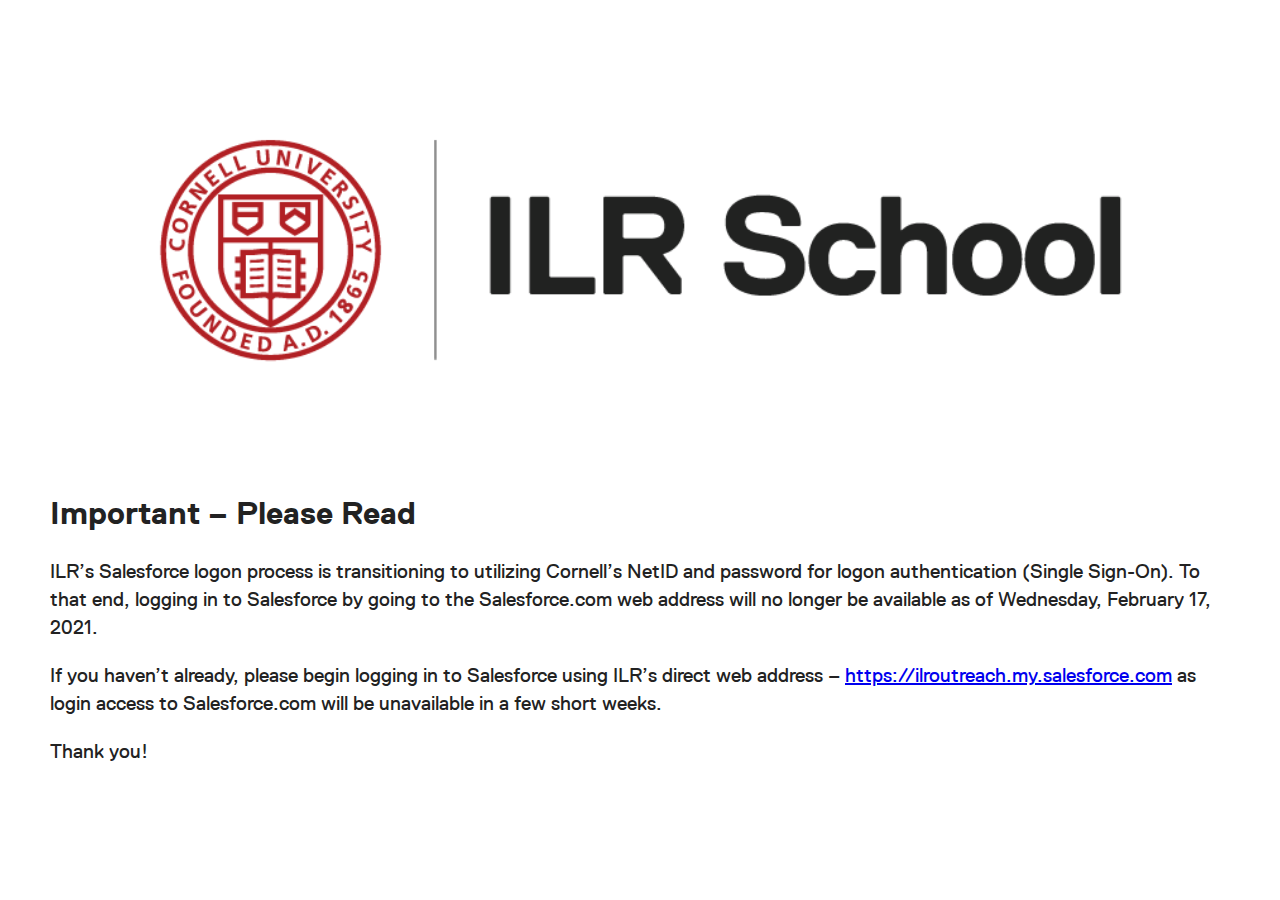
==== docs/index.html @ d8b935ec "Link web to docs, which is a dir name meanignful to Github pages." ====
<!doctype html>
<html class="no-js" lang="">

<head>
  <meta charset="utf-8">
  <title>ILR Salesforce Login</title>
  <meta name="description" content="">
  <meta name="viewport" content="width=device-width, initial-scale=1">

  <meta property="og:title" content="">
  <meta property="og:type" content="">
  <meta property="og:url" content="">
  <meta property="og:image" content="">

  <link rel="manifest" href="site.webmanifest">
  <link rel="apple-touch-icon" href="icon.png">
  <!-- Place favicon.ico in the root directory -->

  <link rel="stylesheet" href="css/normalize.css">
  <link rel="stylesheet" href="css/main.css">

  <meta name="theme-color" content="#fafafa">
</head>

<body>

  <!-- Add your site or application content here -->
  <div style="margin: 0 auto; padding: 10px 50px;">
    <p>
      <a class="ilr" href="/" title="Home" rel="home" id="logo">
        <img src="ILR_Cornell_Lockup_Positive.png" alt="Cornell University | ILR School" title="Cornell University | ILR School" width="100%">
      </a>
    </p>
    <h1>Important – Please Read</h1>
    <p>ILR’s Salesforce logon process is transitioning to utilizing Cornell’s NetID and password for logon authentication (Single Sign-On).  To that end, logging in to Salesforce by going to the Salesforce.com web address will no longer be available as of Wednesday, February 17, 2021.</p>

    <p>If you haven’t already, please begin logging in to Salesforce using ILR’s direct web address – <a href="https://ilroutreach.my.salesforce.com">https://ilroutreach.my.salesforce.com</a> as login access to Salesforce.com will be unavailable in a few short weeks.</p>

    <p>Thank you!</p>
  </div>
  <script src="js/vendor/modernizr-3.11.2.min.js"></script>
  <script src="js/plugins.js"></script>
  <script src="js/main.js"></script>

  <!-- Google Analytics: change UA-XXXXX-Y to be your site's ID. -->
  <script>
    window.ga = function () { ga.q.push(arguments) }; ga.q = []; ga.l = +new Date;
    ga('create', 'UA-XXXXX-Y', 'auto'); ga('set', 'anonymizeIp', true); ga('set', 'transport', 'beacon'); ga('send', 'pageview')
  </script>
  <script src="https://www.google-analytics.com/analytics.js" async></script>
</body>

</html>
---- docs/css/main.css ----
/*! HTML5 Boilerplate v8.0.0 | MIT License | https://html5boilerplate.com/ */

/* main.css 2.1.0 | MIT License | https://github.com/h5bp/main.css#readme */
/*
 * What follows is the result of much research on cross-browser styling.
 * Credit left inline and big thanks to Nicolas Gallagher, Jonathan Neal,
 * Kroc Camen, and the H5BP dev community and team.
 */

/* ==========================================================================
   Base styles: opinionated defaults
   ========================================================================== */

@font-face {
  font-family: "Replica";
  src: url("fonts/lineto-replica-pro-regular.woff2") format("woff2"), url("fonts/lineto-replica-pro-regular.woff") format("woff");
  font-style: normal;
  font-weight: normal;
}

@font-face {
  font-family: "Replica";
  src: url("fonts/lineto-replica-pro-italic.woff2") format("woff2"), url("fonts/lineto-replica-pro-italic.woff") format("woff");
  font-style: italic;
  font-weight: normal;
}

@font-face {
  font-family: "Replica";
  src: url("fonts/lineto-replica-pro-bold.woff2") format("woff2"), url("fonts/lineto-replica-pro-bold.woff") format("woff");
  font-style: normal;
  font-weight: bold;
}

@font-face {
  font-family: "Replica";
  src: url("fonts/lineto-replica-pro-bolditalic.woff2") format("woff2"), url("fonts/lineto-replica-pro-bolditalic.woff") format("woff");
  font-style: italic;
  font-weight: bold;
}

@font-face {
  font-family: "Replica";
  src: url("fonts/lineto-replica-pro-light.woff2") format("woff2"), url("fonts/lineto-replica-pro-light.woff") format("woff");
  font-style: normal;
  font-weight: 300;
}

@font-face {
  font-family: "Replica";
  src: url("fonts/lineto-replica-pro-lightitalic.woff2") format("woff2"), url("fonts/lineto-replica-pro-lightitalic.woff") format("woff");
  font-style: italic;
  font-weight: 300;
}

html {
  color: #222;
  font-size: 1em;
  line-height: 1.4;
}

body {
  font-family: "Replica", -apple-system, BlinkMacSystemFont, "Segoe UI", Roboto, Helvetica, Arial, sans-serif, "Apple Color Emoji", "Segoe UI Emoji", "Segoe UI Symbol";
}

/*
 * Remove text-shadow in selection highlight:
 * https://twitter.com/miketaylr/status/12228805301
 *
 * Vendor-prefixed and regular ::selection selectors cannot be combined:
 * https://stackoverflow.com/a/16982510/7133471
 *
 * Customize the background color to match your design.
 */

::-moz-selection {
  background: #b3d4fc;
  text-shadow: none;
}

::selection {
  background: #b3d4fc;
  text-shadow: none;
}

/*
 * A better looking default horizontal rule
 */

hr {
  display: block;
  height: 1px;
  border: 0;
  border-top: 1px solid #ccc;
  margin: 1em 0;
  padding: 0;
}

p {
  font-size:  20px;
  font-weight:  400;
}

/*
 * Remove the gap between audio, canvas, iframes,
 * images, videos and the bottom of their containers:
 * https://github.com/h5bp/html5-boilerplate/issues/440
 */

audio,
canvas,
iframe,
img,
svg,
video {
  vertical-align: middle;
}

/*
 * Remove default fieldset styles.
 */

fieldset {
  border: 0;
  margin: 0;
  padding: 0;
}

/*
 * Allow only vertical resizing of textareas.
 */

textarea {
  resize: vertical;
}

/* ==========================================================================
   Author's custom styles
   ========================================================================== */

/* ==========================================================================
   Helper classes
   ========================================================================== */

/*
 * Hide visually and from screen readers
 */

.hidden,
[hidden] {
  display: none !important;
}

/*
 * Hide only visually, but have it available for screen readers:
 * https://snook.ca/archives/html_and_css/hiding-content-for-accessibility
 *
 * 1. For long content, line feeds are not interpreted as spaces and small width
 *    causes content to wrap 1 word per line:
 *    https://medium.com/@jessebeach/beware-smushed-off-screen-accessible-text-5952a4c2cbfe
 */

.sr-only {
  border: 0;
  clip: rect(0, 0, 0, 0);
  height: 1px;
  margin: -1px;
  overflow: hidden;
  padding: 0;
  position: absolute;
  white-space: nowrap;
  width: 1px;
  /* 1 */
}

/*
 * Extends the .sr-only class to allow the element
 * to be focusable when navigated to via the keyboard:
 * https://www.drupal.org/node/897638
 */

.sr-only.focusable:active,
.sr-only.focusable:focus {
  clip: auto;
  height: auto;
  margin: 0;
  overflow: visible;
  position: static;
  white-space: inherit;
  width: auto;
}

/*
 * Hide visually and from screen readers, but maintain layout
 */

.invisible {
  visibility: hidden;
}

/*
 * Clearfix: contain floats
 *
 * For modern browsers
 * 1. The space content is one way to avoid an Opera bug when the
 *    `contenteditable` attribute is included anywhere else in the document.
 *    Otherwise it causes space to appear at the top and bottom of elements
 *    that receive the `clearfix` class.
 * 2. The use of `table` rather than `block` is only necessary if using
 *    `:before` to contain the top-margins of child elements.
 */

.clearfix::before,
.clearfix::after {
  content: " ";
  display: table;
}

.clearfix::after {
  clear: both;
}

/* ==========================================================================
   EXAMPLE Media Queries for Responsive Design.
   These examples override the primary ('mobile first') styles.
   Modify as content requires.
   ========================================================================== */

@media only screen and (min-width: 35em) {
  /* Style adjustments for viewports that meet the condition */
}

@media print,
  (-webkit-min-device-pixel-ratio: 1.25),
  (min-resolution: 1.25dppx),
  (min-resolution: 120dpi) {
  /* Style adjustments for high resolution devices */
}

/* ==========================================================================
   Print styles.
   Inlined to avoid the additional HTTP request:
   https://www.phpied.com/delay-loading-your-print-css/
   ========================================================================== */

@media print {
  *,
  *::before,
  *::after {
    background: #fff !important;
    color: #000 !important;
    /* Black prints faster */
    box-shadow: none !important;
    text-shadow: none !important;
  }

  a,
  a:visited {
    text-decoration: underline;
  }

  a[href]::after {
    content: " (" attr(href) ")";
  }

  abbr[title]::after {
    content: " (" attr(title) ")";
  }

  /*
   * Don't show links that are fragment identifiers,
   * or use the `javascript:` pseudo protocol
   */
  a[href^="#"]::after,
  a[href^="javascript:"]::after {
    content: "";
  }

  pre {
    white-space: pre-wrap !important;
  }

  pre,
  blockquote {
    border: 1px solid #999;
    page-break-inside: avoid;
  }

  /*
   * Printing Tables:
   * https://web.archive.org/web/20180815150934/http://css-discuss.incutio.com/wiki/Printing_Tables
   */
  thead {
    display: table-header-group;
  }

  tr,
  img {
    page-break-inside: avoid;
  }

  p,
  h2,
  h3 {
    orphans: 3;
    widows: 3;
  }

  h2,
  h3 {
    page-break-after: avoid;
  }
}
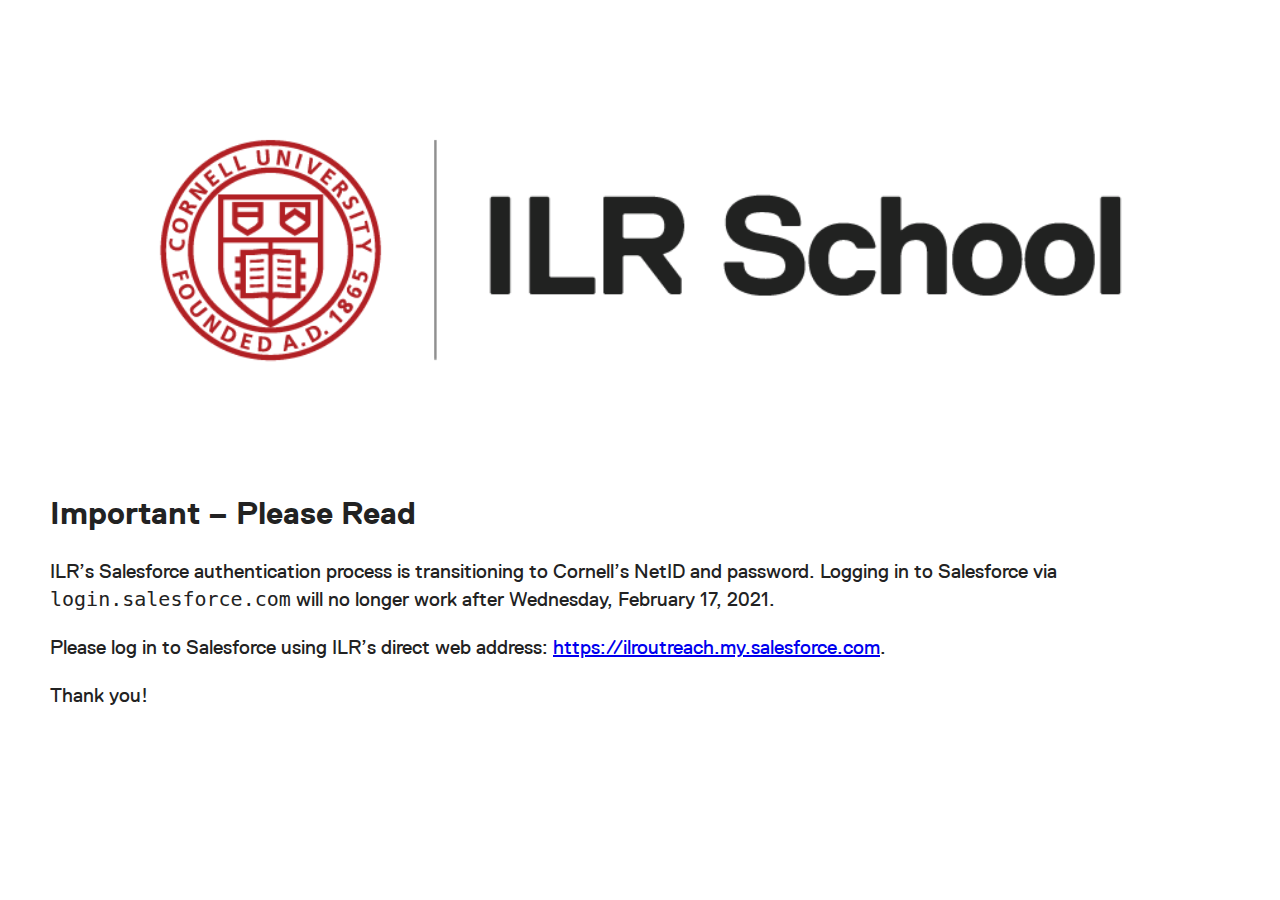
==== commit 31528a9b: "Simplify NETid transition messaging" ====
--- a/docs/index.html
+++ b/docs/index.html
@@ -27,14 +27,14 @@
   <!-- Add your site or application content here -->
   <div style="margin: 0 auto; padding: 10px 50px;">
     <p>
-      <a class="ilr" href="/" title="Home" rel="home" id="logo">
+      <a class="ilr" href="https://www.ilr.cornell.edu" title="Home" rel="home" id="logo">
         <img src="ILR_Cornell_Lockup_Positive.png" alt="Cornell University | ILR School" title="Cornell University | ILR School" width="100%">
       </a>
     </p>
     <h1>Important – Please Read</h1>
-    <p>ILR’s Salesforce logon process is transitioning to utilizing Cornell’s NetID and password for logon authentication (Single Sign-On).  To that end, logging in to Salesforce by going to the Salesforce.com web address will no longer be available as of Wednesday, February 17, 2021.</p>
+    <p>ILR’s Salesforce authentication process is transitioning to Cornell’s NetID and password. Logging in to Salesforce via <code>login.salesforce.com</code> will no longer work after Wednesday, February 17, 2021.</p>
 
-    <p>If you haven’t already, please begin logging in to Salesforce using ILR’s direct web address – <a href="https://ilroutreach.my.salesforce.com">https://ilroutreach.my.salesforce.com</a> as login access to Salesforce.com will be unavailable in a few short weeks.</p>
+    <p>Please log in to Salesforce using ILR’s direct web address: <a href="https://ilroutreach.my.salesforce.com">https://ilroutreach.my.salesforce.com</a>.</p>
 
     <p>Thank you!</p>
   </div>
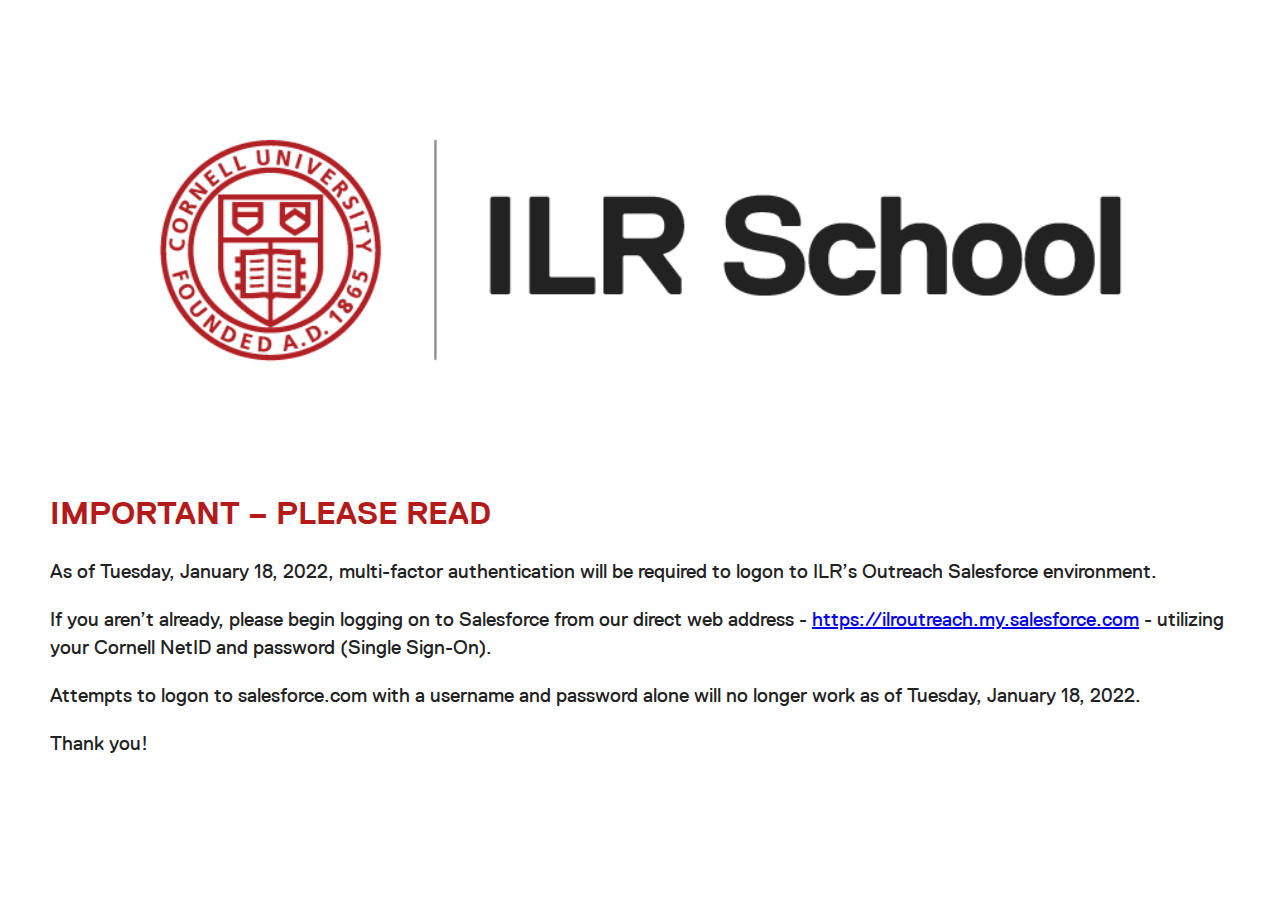
==== commit c0acadfd: "Update index.html" ====
--- a/docs/index.html
+++ b/docs/index.html
@@ -31,11 +31,10 @@
         <img src="ILR_Cornell_Lockup_Positive.png" alt="Cornell University | ILR School" title="Cornell University | ILR School" width="100%">
       </a>
     </p>
-    <h1>Important – Please Read</h1>
-    <p>ILR’s Salesforce authentication process is transitioning to Cornell’s NetID and password. Logging in to Salesforce via <code>login.salesforce.com</code> will no longer work after Wednesday, February 17, 2021.</p>
-
-    <p>Please log in to Salesforce using ILR’s direct web address: <a href="https://ilroutreach.my.salesforce.com">https://ilroutreach.my.salesforce.com</a>.</p>
-
+    <h1 class="alert">Important – Please Read</h1>
+    <p>As of Tuesday, January 18, 2022, multi-factor authentication will be required to logon to ILR’s Outreach Salesforce environment.</p>
+    <p>If you aren’t already, please begin logging on to Salesforce from our direct web address - <a href="https://ilroutreach.my.salesforce.com">https://ilroutreach.my.salesforce.com</a> - utilizing your Cornell NetID and password (Single Sign-On).</p>
+    <p>Attempts to logon to salesforce.com with a username and password alone will no longer work as of Tuesday, January 18, 2022.</p>
     <p>Thank you!</p>
   </div>
   <script src="js/vendor/modernizr-3.11.2.min.js"></script>
--- a/docs/css/main.css
+++ b/docs/css/main.css
@@ -99,6 +99,11 @@
 p {
   font-size:  20px;
   font-weight:  400;
+}
+
+.alert {
+   color: #B31B1B;
+   text-transform: uppercase;
 }
 
 /*
